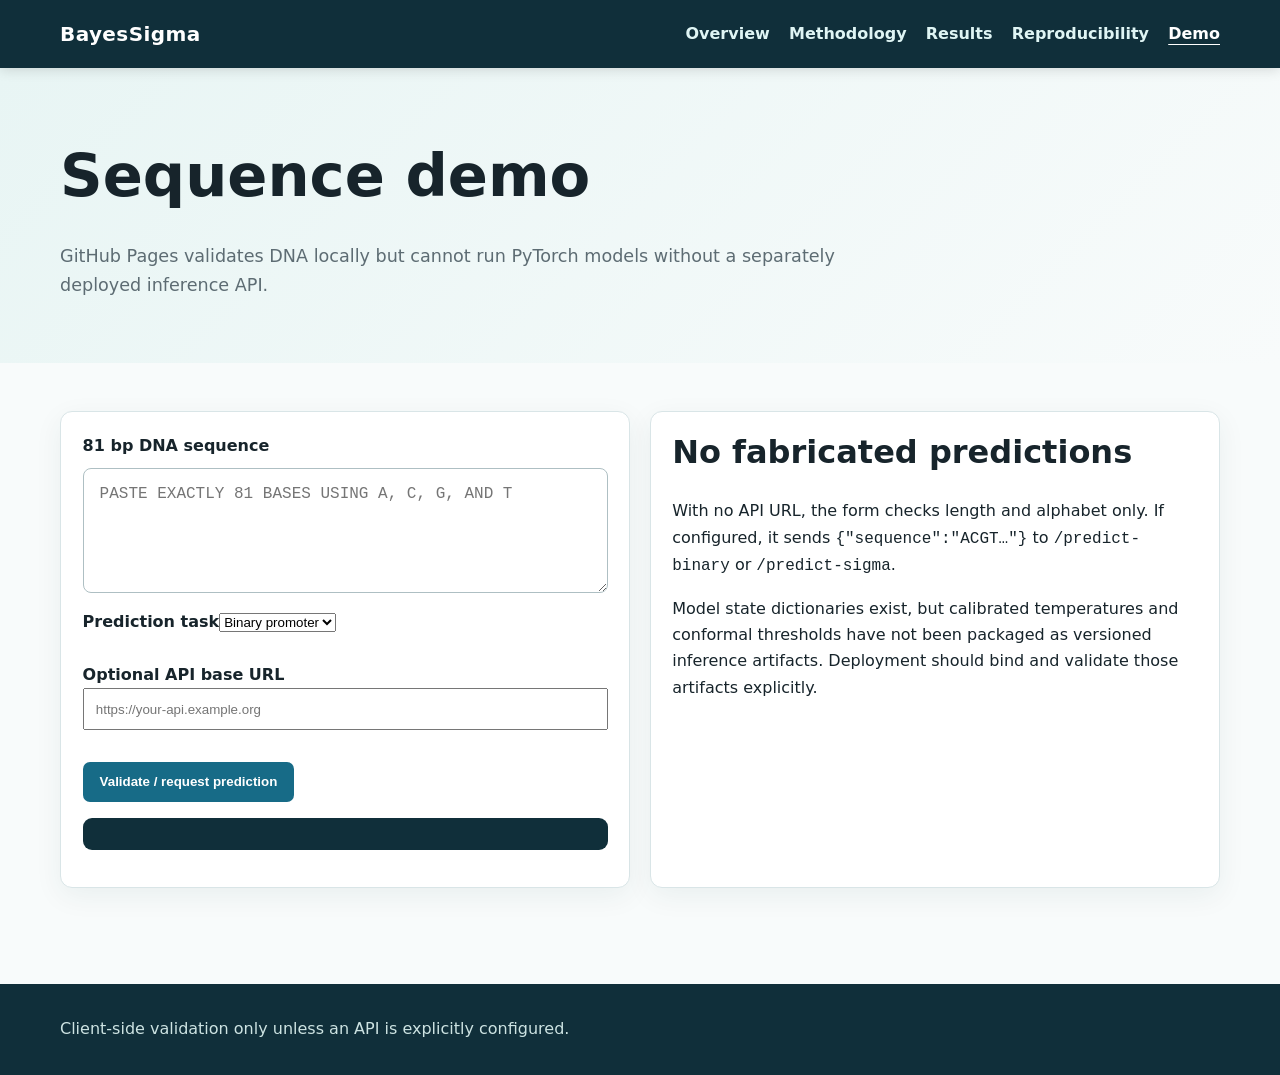
==== docs/demo.html @ d0c473f4 "Add BayesSigma GitHub Pages project website" ====
<!doctype html><html lang="en"><head><meta charset="utf-8"><meta name="viewport" content="width=device-width,initial-scale=1"><title>Demo | BayesSigma</title><link rel="stylesheet" href="assets/css/style.css"></head><body><header class="site-header"><nav class="container nav"><a class="brand" href="index.html">BayesSigma</a><button class="menu" aria-label="Toggle navigation">Menu</button><div class="nav-links"><a href="index.html">Overview</a><a href="methodology.html">Methodology</a><a href="results.html">Results</a><a href="reproducibility.html">Reproducibility</a><a aria-current="page" href="demo.html">Demo</a></div></nav></header><main><section class="page-hero"><div class="container"><h1>Sequence demo</h1><p>GitHub Pages validates DNA locally but cannot run PyTorch models without a separately deployed inference API.</p></div></section><section><div class="container"><div class="grid two"><div class="card"><form id="sequence-form" class="sequence-form"><label for="sequence">81 bp DNA sequence</label><textarea id="sequence" required spellcheck="false" placeholder="Paste exactly 81 bases using A, C, G, and T"></textarea><label for="task">Prediction task</label><select id="task"><option value="binary">Binary promoter</option><option value="sigma">Sigma factor</option></select><br><br><label for="api-url">Optional API base URL</label><input id="api-url" type="url" style="width:100%;padding:.7rem" placeholder="https://your-api.example.org"><div class="actions"><button id="predict-button" class="button" style="background:var(--blue);color:white" type="submit">Validate / request prediction</button></div><pre id="sequence-status" class="status" aria-live="polite"></pre></form></div><aside class="card"><h2>No fabricated predictions</h2><p>With no API URL, the form checks length and alphabet only. If configured, it sends <code>{"sequence":"ACGT…"}</code> to <code>/predict-binary</code> or <code>/predict-sigma</code>.</p><p>Model state dictionaries exist, but calibrated temperatures and conformal thresholds have not been packaged as versioned inference artifacts. Deployment should bind and validate those artifacts explicitly.</p></aside></div></div></section></main><footer class="site-footer"><div class="container">Client-side validation only unless an API is explicitly configured.</div></footer><script src="assets/js/main.js"></script></body></html>
---- docs/assets/css/style.css ----
:root{--ink:#17242b;--muted:#5d6c73;--blue:#176b87;--teal:#168578;--pale:#eef7f7;--line:#d9e5e7;--paper:#fff;--nav:#102f3a;--warn:#fff8df;--max:1160px}*{box-sizing:border-box}html{scroll-behavior:smooth}body{margin:0;color:var(--ink);background:#f8fbfb;font:16px/1.65 system-ui,-apple-system,"Segoe UI",sans-serif}a{color:var(--blue)}img{max-width:100%}.container{width:min(var(--max),92%);margin:auto}.site-header{background:var(--nav);color:#fff;position:sticky;top:0;z-index:10;box-shadow:0 2px 12px #0002}.nav{min-height:68px;display:flex;align-items:center;justify-content:space-between}.brand{color:#fff;text-decoration:none;font-weight:800;font-size:1.25rem;letter-spacing:.02em}.nav-links{display:flex;gap:1.2rem;align-items:center}.nav-links a{color:#dff5f4;text-decoration:none;font-weight:600}.nav-links a:hover,.nav-links a[aria-current=page]{color:#fff;text-decoration:underline;text-underline-offset:5px}.menu{display:none;background:none;border:1px solid #ffffff66;color:#fff;border-radius:6px;padding:.4rem .65rem}.hero{padding:6.5rem 0 5rem;background:linear-gradient(135deg,#102f3a 0%,#176b87 62%,#168578 100%);color:#fff}.eyebrow{text-transform:uppercase;letter-spacing:.15em;font-size:.78rem;font-weight:800;color:#a9ece5}.hero h1{font-size:clamp(3rem,8vw,6rem);line-height:.95;margin:.25rem 0 1.25rem}.hero p{max-width:780px;font-size:1.2rem;color:#e6f4f3}.actions{display:flex;gap:.8rem;flex-wrap:wrap;margin-top:2rem}.button{display:inline-block;padding:.72rem 1rem;border-radius:7px;background:#fff;color:var(--nav);text-decoration:none;font-weight:750;border:1px solid transparent}.button.secondary{background:transparent;color:#fff;border-color:#ffffff88}.page-hero{padding:3.7rem 0 2.8rem;background:linear-gradient(135deg,#e8f5f4,#f8fbfb)}.page-hero h1{font-size:clamp(2.2rem,5vw,3.7rem);margin:0}.page-hero p{max-width:800px;color:var(--muted);font-size:1.1rem}main section{padding:3rem 0}h2{font-size:2rem;line-height:1.2;margin-top:0}h3{line-height:1.3}.grid{display:grid;grid-template-columns:repeat(3,1fr);gap:1.2rem}.grid.two{grid-template-columns:repeat(2,1fr)}.card,.figure-card{background:var(--paper);border:1px solid var(--line);border-radius:12px;padding:1.35rem;box-shadow:0 8px 28px #173b4510}.metric strong{display:block;font-size:2rem;color:var(--blue)}.metric span{color:var(--muted)}.figure-card{padding:.7rem;margin:0}.figure-card img{width:100%;aspect-ratio:4/3;object-fit:contain;background:#fff;border-radius:8px}.figure-card figcaption{padding:.75rem .45rem;color:var(--muted);font-size:.93rem}.table-wrap{overflow-x:auto;background:#fff;border:1px solid var(--line);border-radius:10px}table{width:100%;border-collapse:collapse}th,td{text-align:left;padding:.75rem;border-bottom:1px solid var(--line)}th{background:var(--pale);font-size:.9rem}code,pre{font-family:ui-monospace,SFMono-Regular,Consolas,monospace}pre{overflow:auto;padding:1rem;background:#102f3a;color:#eaf7f6;border-radius:9px}.note{padding:1rem 1.2rem;background:var(--warn);border-left:4px solid #c99b20;border-radius:4px}.pipeline{display:grid;grid-template-columns:repeat(5,1fr);gap:.75rem}.pipeline div{padding:1rem;background:var(--pale);border:1px solid var(--line);border-radius:8px;text-align:center;font-weight:700}.sequence-form label{font-weight:750}.sequence-form textarea{width:100%;min-height:125px;margin:.5rem 0;padding:1rem;border:1px solid #aebfc3;border-radius:8px;font:1rem ui-monospace,monospace;text-transform:uppercase}.status{min-height:2rem;font-weight:700}.status.error{color:#a82828}.status.success{color:#08725f}.site-footer{padding:2rem 0;background:var(--nav);color:#cde3e2;margin-top:3rem}.site-footer a{color:#fff}@media(max-width:800px){.grid,.grid.two,.pipeline{grid-template-columns:1fr}.menu{display:block}.nav-links{display:none;position:absolute;top:68px;left:0;right:0;background:var(--nav);padding:1rem 4%;flex-direction:column;align-items:flex-start}.nav-links.open{display:flex}.hero{padding:4rem 0}.site-header{position:relative}}
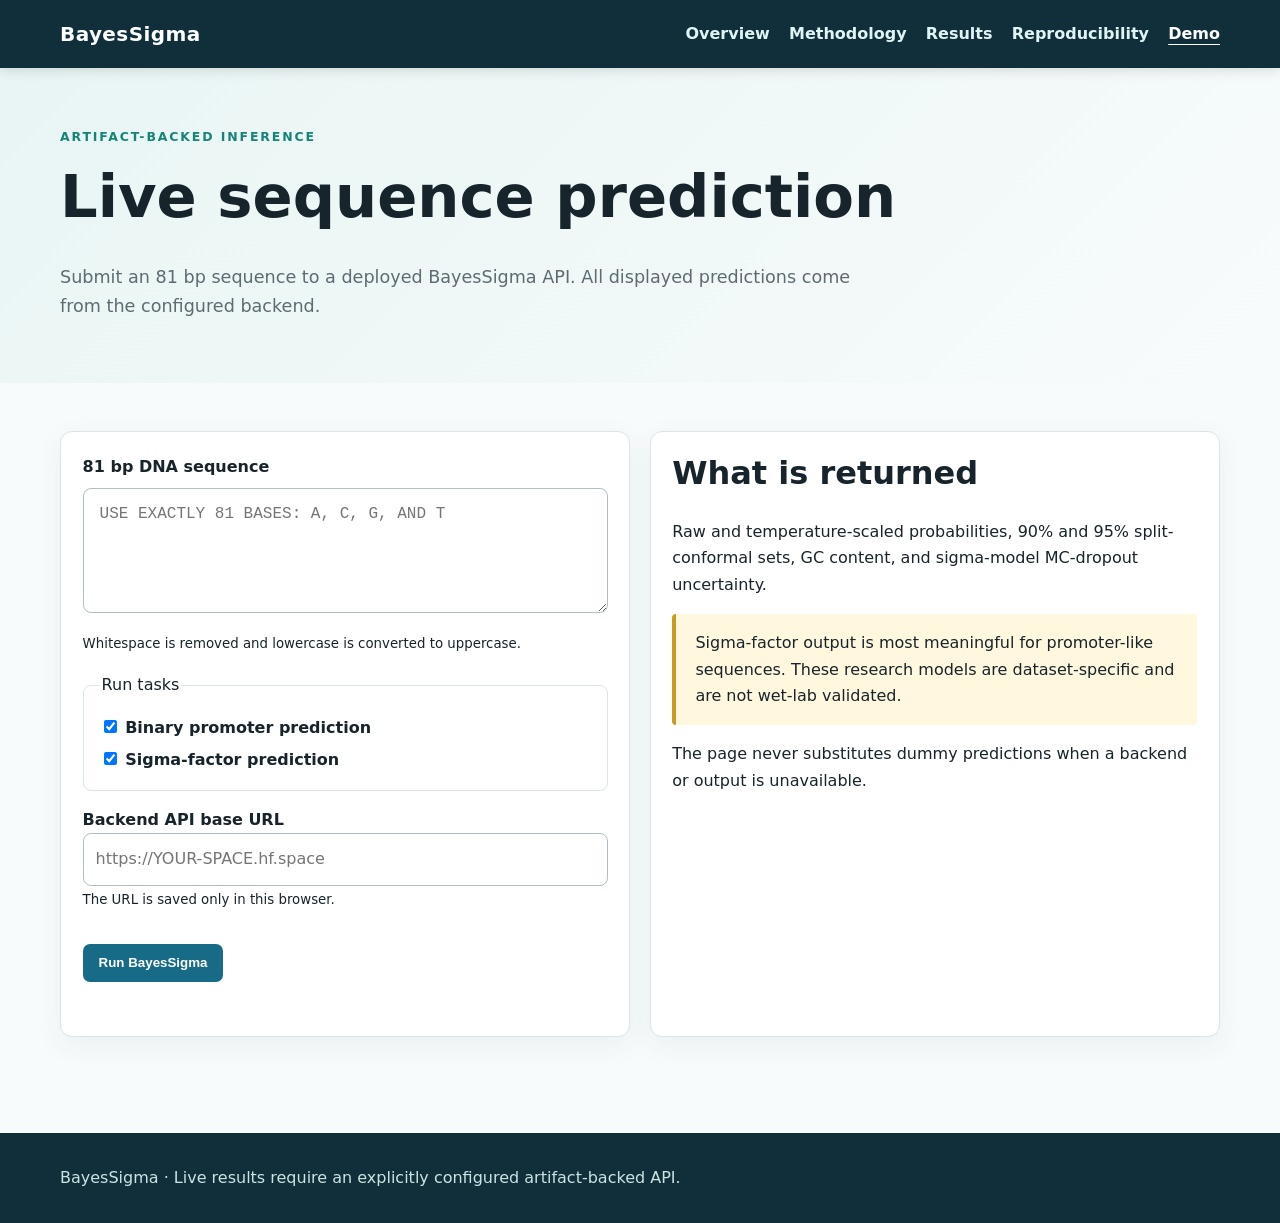
==== commit b6bcbf97: "Add live BayesSigma inference backend and demo integration" ====
--- a/docs/demo.html
+++ b/docs/demo.html
@@ -1 +1,10 @@
-<!doctype html><html lang="en"><head><meta charset="utf-8"><meta name="viewport" content="width=device-width,initial-scale=1"><title>Demo | BayesSigma</title><link rel="stylesheet" href="assets/css/style.css"></head><body><header class="site-header"><nav class="container nav"><a class="brand" href="index.html">BayesSigma</a><button class="menu" aria-label="Toggle navigation">Menu</button><div class="nav-links"><a href="index.html">Overview</a><a href="methodology.html">Methodology</a><a href="results.html">Results</a><a href="reproducibility.html">Reproducibility</a><a aria-current="page" href="demo.html">Demo</a></div></nav></header><main><section class="page-hero"><div class="container"><h1>Sequence demo</h1><p>GitHub Pages validates DNA locally but cannot run PyTorch models without a separately deployed inference API.</p></div></section><section><div class="container"><div class="grid two"><div class="card"><form id="sequence-form" class="sequence-form"><label for="sequence">81 bp DNA sequence</label><textarea id="sequence" required spellcheck="false" placeholder="Paste exactly 81 bases using A, C, G, and T"></textarea><label for="task">Prediction task</label><select id="task"><option value="binary">Binary promoter</option><option value="sigma">Sigma factor</option></select><br><br><label for="api-url">Optional API base URL</label><input id="api-url" type="url" style="width:100%;padding:.7rem" placeholder="https://your-api.example.org"><div class="actions"><button id="predict-button" class="button" style="background:var(--blue);color:white" type="submit">Validate / request prediction</button></div><pre id="sequence-status" class="status" aria-live="polite"></pre></form></div><aside class="card"><h2>No fabricated predictions</h2><p>With no API URL, the form checks length and alphabet only. If configured, it sends <code>{"sequence":"ACGT…"}</code> to <code>/predict-binary</code> or <code>/predict-sigma</code>.</p><p>Model state dictionaries exist, but calibrated temperatures and conformal thresholds have not been packaged as versioned inference artifacts. Deployment should bind and validate those artifacts explicitly.</p></aside></div></div></section></main><footer class="site-footer"><div class="container">Client-side validation only unless an API is explicitly configured.</div></footer><script src="assets/js/main.js"></script></body></html>
+<!doctype html><html lang="en"><head><meta charset="utf-8"><meta name="viewport" content="width=device-width,initial-scale=1"><title>Live prediction | BayesSigma</title><link rel="stylesheet" href="assets/css/style.css"><style>.text-input{width:100%;padding:.75rem;border:1px solid #aebfc3;border-radius:8px;font:inherit}.task-options{display:grid;gap:.4rem;margin:1rem 0;padding:1rem;border:1px solid var(--line);border-radius:8px}.button.primary{border:0;background:var(--blue);color:#fff;cursor:pointer}.button:disabled{opacity:.55;cursor:wait}.prediction-results{padding:3rem 0 0}.prediction-label{margin:.4rem 0;font-size:1.8rem;font-weight:800;color:var(--blue)}.availability{display:inline-block;padding:.2rem .55rem;border-radius:999px;font-size:.8rem;font-weight:800}.availability.available{color:#086653;background:#dcf5ed}.availability.unavailable{color:#8a3030;background:#fae4e4}.api-warnings{margin:1rem 0;padding:1rem 1.2rem;background:var(--warn);border-left:4px solid #c99b20;border-radius:4px}.sequence-display{display:block;overflow-wrap:anywhere;padding:.6rem;background:var(--pale);border-radius:6px}.prediction-results .table-wrap{font-size:.9rem}.prediction-results h4{margin-bottom:.5rem}</style></head><body>
+<header class="site-header"><nav class="container nav"><a class="brand" href="index.html">BayesSigma</a><button class="menu" aria-label="Toggle navigation" aria-expanded="false">Menu</button><div class="nav-links"><a href="index.html">Overview</a><a href="methodology.html">Methodology</a><a href="results.html">Results</a><a href="reproducibility.html">Reproducibility</a><a aria-current="page" href="demo.html">Demo</a></div></nav></header>
+<main><section class="page-hero"><div class="container"><div class="eyebrow" style="color:var(--teal)">Artifact-backed inference</div><h1>Live sequence prediction</h1><p>Submit an 81 bp sequence to a deployed BayesSigma API. All displayed predictions come from the configured backend.</p></div></section>
+<section><div class="container"><div class="grid two">
+<form id="sequence-form" class="card sequence-form"><label for="sequence">81 bp DNA sequence</label><textarea id="sequence" required spellcheck="false" placeholder="Use exactly 81 bases: A, C, G, and T"></textarea><small>Whitespace is removed and lowercase is converted to uppercase.</small>
+<fieldset class="task-options"><legend>Run tasks</legend><label><input id="run-binary" type="checkbox" checked> Binary promoter prediction</label><label><input id="run-sigma" type="checkbox" checked> Sigma-factor prediction</label></fieldset>
+<label for="api-url">Backend API base URL</label><input id="api-url" class="text-input" type="url" placeholder="https://YOUR-SPACE.hf.space" autocomplete="url"><small>The URL is saved only in this browser.</small><div class="actions"><button id="predict-button" class="button primary" type="submit">Run BayesSigma</button></div><div id="sequence-status" class="status" aria-live="polite"></div></form>
+<aside class="card"><h2>What is returned</h2><p>Raw and temperature-scaled probabilities, 90% and 95% split-conformal sets, GC content, and sigma-model MC-dropout uncertainty.</p><p class="note">Sigma-factor output is most meaningful for promoter-like sequences. These research models are dataset-specific and are not wet-lab validated.</p><p>The page never substitutes dummy predictions when a backend or output is unavailable.</p></aside></div>
+<section id="prediction-results" class="prediction-results" hidden aria-live="polite"><h2>Prediction results</h2><div id="validation-summary" class="card"></div><div id="warning-list"></div><div class="grid two"><article id="binary-result" class="card"></article><article id="sigma-result" class="card"></article></div></section>
+</div></section></main><footer class="site-footer"><div class="container">BayesSigma · Live results require an explicitly configured artifact-backed API.</div></footer><script src="assets/js/main.js"></script></body></html>
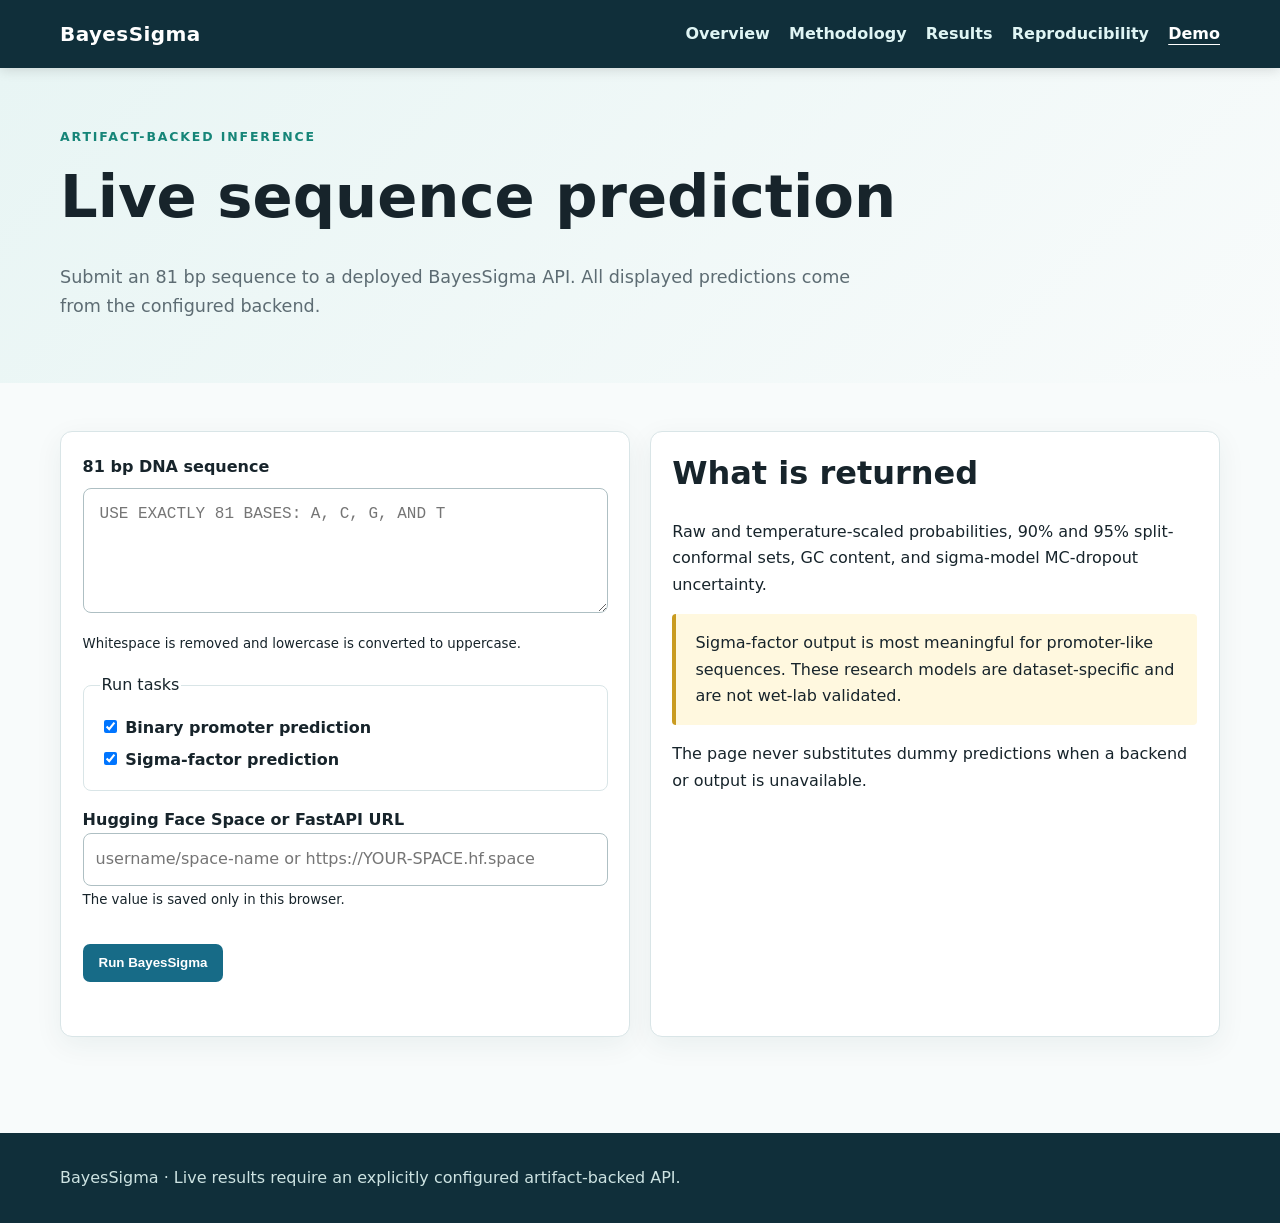
==== commit ddf30b54: "Add Gradio Space deployment for BayesSigma prediction" ====
--- a/docs/demo.html
+++ b/docs/demo.html
@@ -4,7 +4,7 @@
 <section><div class="container"><div class="grid two">
 <form id="sequence-form" class="card sequence-form"><label for="sequence">81 bp DNA sequence</label><textarea id="sequence" required spellcheck="false" placeholder="Use exactly 81 bases: A, C, G, and T"></textarea><small>Whitespace is removed and lowercase is converted to uppercase.</small>
 <fieldset class="task-options"><legend>Run tasks</legend><label><input id="run-binary" type="checkbox" checked> Binary promoter prediction</label><label><input id="run-sigma" type="checkbox" checked> Sigma-factor prediction</label></fieldset>
-<label for="api-url">Backend API base URL</label><input id="api-url" class="text-input" type="url" placeholder="https://YOUR-SPACE.hf.space" autocomplete="url"><small>The URL is saved only in this browser.</small><div class="actions"><button id="predict-button" class="button primary" type="submit">Run BayesSigma</button></div><div id="sequence-status" class="status" aria-live="polite"></div></form>
+<label for="api-url">Hugging Face Space or FastAPI URL</label><input id="api-url" class="text-input" type="text" placeholder="username/space-name or https://YOUR-SPACE.hf.space" autocomplete="url"><small>The value is saved only in this browser.</small><div class="actions"><button id="predict-button" class="button primary" type="submit">Run BayesSigma</button></div><div id="sequence-status" class="status" aria-live="polite"></div></form>
 <aside class="card"><h2>What is returned</h2><p>Raw and temperature-scaled probabilities, 90% and 95% split-conformal sets, GC content, and sigma-model MC-dropout uncertainty.</p><p class="note">Sigma-factor output is most meaningful for promoter-like sequences. These research models are dataset-specific and are not wet-lab validated.</p><p>The page never substitutes dummy predictions when a backend or output is unavailable.</p></aside></div>
 <section id="prediction-results" class="prediction-results" hidden aria-live="polite"><h2>Prediction results</h2><div id="validation-summary" class="card"></div><div id="warning-list"></div><div class="grid two"><article id="binary-result" class="card"></article><article id="sigma-result" class="card"></article></div></section>
 </div></section></main><footer class="site-footer"><div class="container">BayesSigma · Live results require an explicitly configured artifact-backed API.</div></footer><script src="assets/js/main.js"></script></body></html>
